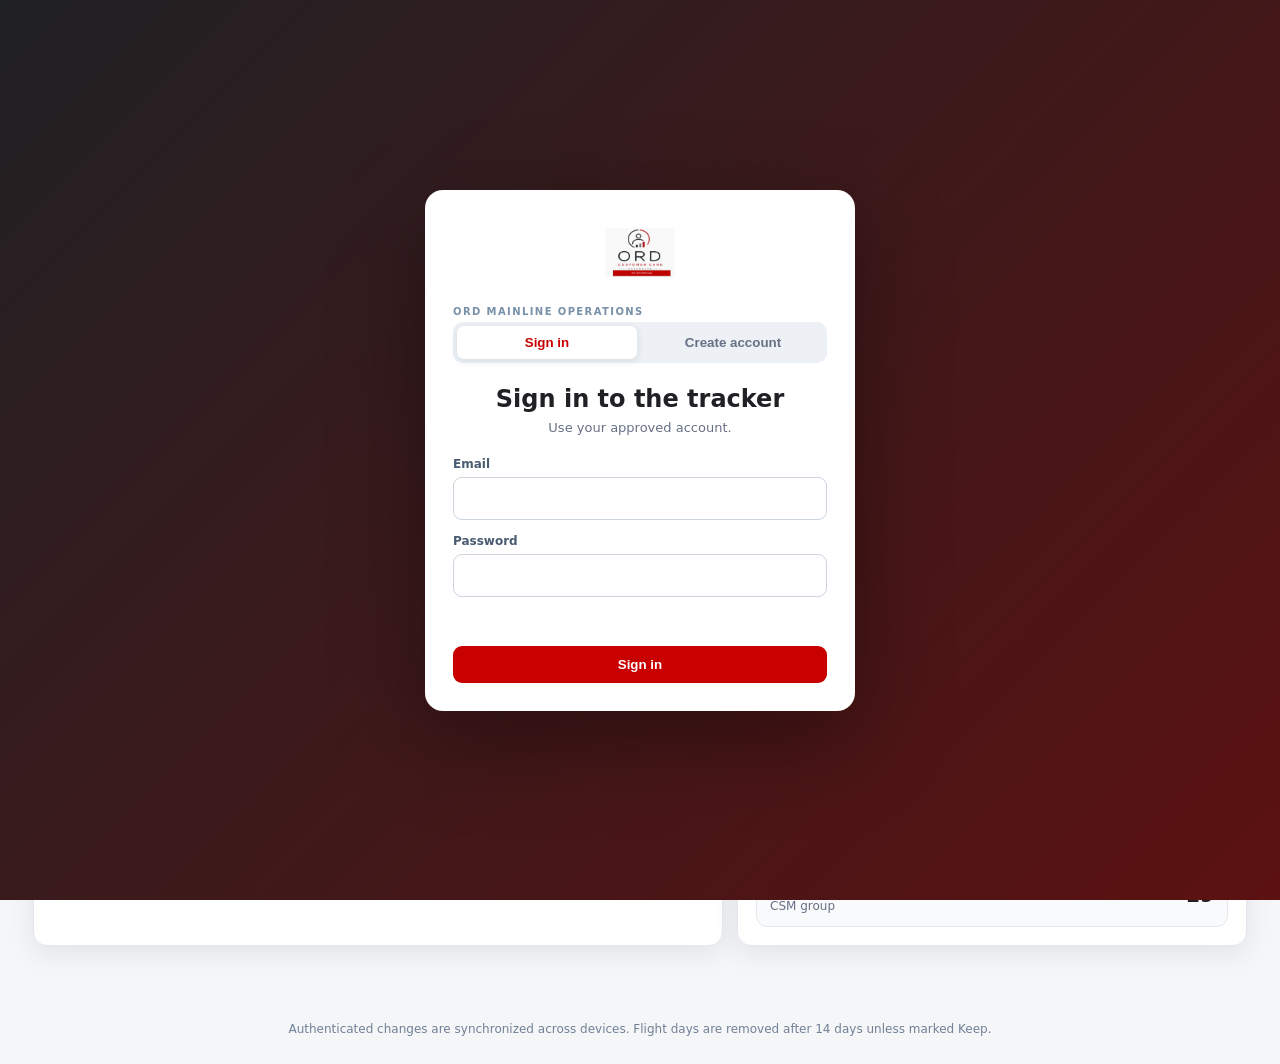
==== index.html @ a2177ed4 "Add files via upload" ====
<!doctype html>
<html lang="en">
<head>
  <meta charset="utf-8">
  <meta name="viewport" content="width=device-width,initial-scale=1">
  <meta name="description" content="Client-side ORD door opening and late door closing tracker">
  <title>ORD Door Operations Tracker</title>
  <link rel="icon" href="assets/logo.png">
  <link rel="stylesheet" href="css/styles.css">
  <link rel="stylesheet" href="css/workspace.css">
  <link rel="stylesheet" href="css/cloud.css">
  <link rel="stylesheet" href="css/integrated.css">
</head>
<body>
  <header class="site-header">
    <div class="brand-wrap"><img src="assets/logo.png" alt="American Airlines" class="logo"><div><h1>ORD Customer Care</h1><p>Operations &amp; Employee Management</p></div></div>
    <div class="header-controls">
      <label class="area-picker"><span>Workspace</span><select id="areaSelect"><option value="main">Main Dashboard</option><option value="flights">Flight Operations</option><option value="employees">Employee Management</option></select></label>
      <span class="sync-status" id="syncStatus">Connecting…</span>
      <button class="btn ghost" id="syncBtn" type="button">Refresh</button>
      <button class="btn ghost" id="signOutBtn" type="button">Sign out</button>
    </div>
  </header>
  <div class="ribbon" id="sectionRibbon">OPERATIONS OVERVIEW</div>
  <input id="reportFile" type="file" accept=".csv,.xlsx,.xls" hidden>

  <main class="container">
    <nav class="tabs" id="sectionTabs" aria-label="Workspace sections">
      <button class="tab active" data-view="mainDashboard">Combined Summary</button>
    </nav>
    <section id="mainDashboard" class="view active"></section>
    <section id="dashboard" class="view"></section>
    <section id="calendar" class="view"></section>
    <section id="flightWorkspace" class="view"></section>
    <section id="employeeSummary" class="view"></section>
    <section id="employees" class="view"></section>
    <section id="groups" class="view"></section>
  </main>

  <div class="modal" id="uploadModal" aria-hidden="true"><div class="modal-card small"><div class="modal-head"><div><span class="eyebrow">IMPORT REPORT</span><h2>Choose report date</h2></div><button class="icon-btn" data-close="uploadModal">×</button></div><form id="uploadForm" class="modal-body"><div class="field"><label for="reportDate">Flight date</label><input id="reportDate" type="date" required></div><p class="hint">The report is stored under this calendar day and automatically removed after 14 days unless you mark it Keep.</p><div class="form-actions"><button type="button" class="btn light" data-close="uploadModal">Cancel</button><button class="btn primary">Import report</button></div></form></div></div>

  <div class="modal" id="recordModal" aria-hidden="true"><div class="modal-card"><div class="modal-head"><div><span class="eyebrow">FLIGHT RECORD</span><h2 id="recordTitle">Edit flight</h2></div><button class="icon-btn" data-close="recordModal">×</button></div><form id="recordForm" class="modal-body form-grid">
    <input id="recordId" type="hidden">
    <div class="field"><label>Date *</label><input id="recordDate" type="date" required></div>
    <div class="field agent-field"><label>Agent *</label><input id="agentSearch" autocomplete="off" placeholder="Search name, email, or employee ID" required><div id="agentResults" class="agent-results"></div><input id="agentId" type="hidden"></div>
    <div class="field"><label>CSM *</label><input id="recordCsm" readonly required></div>
    <div class="field"><label>Shift *</label><select id="recordShift" required><option value="">Select shift</option><option>AM 0400-1300</option><option>PM 1300-0000</option></select></div>
    <div class="field"><label>Flight</label><input id="recordFlight"></div>
    <div class="field"><label>Gate *</label><input id="recordGate" required></div>
    <div class="field"><label>Equipment</label><input id="recordEquip" placeholder="Example: 738R or 7878"></div>
    <div class="field"><label>Flight status</label><input id="recordStatus"></div>
    <div class="field"><label>Door Opening (Mins.) *</label><input id="recordDuration" placeholder="Example: 02:15" required></div>
    <div class="field"><label>Calculated result</label><input id="recordResult" readonly></div>
    <div class="field full"><label>Reason metric not met</label><textarea id="recordReason" rows="3"></textarea></div>
    <div class="field full"><label>Corrective action</label><textarea id="recordAction" rows="3"></textarea></div>
    <div class="field full"><label>Follow-up details</label><textarea id="recordFollowUp" rows="3"></textarea></div>
    <div class="field full"><label>Pre-positioning notes</label><textarea id="recordPositioning" rows="3"></textarea></div>
    <div class="form-actions full"><button type="button" class="btn light" data-close="recordModal">Cancel</button><button class="btn primary">Save record</button></div>
  </form></div></div>

  <div class="modal" id="employeeModal" aria-hidden="true"><div class="modal-card"><div class="modal-head"><div><span class="eyebrow">EMPLOYEE PROFILE</span><h2 id="employeeTitle">Edit employee</h2></div><button class="icon-btn" data-close="employeeModal">×</button></div><form id="employeeForm" class="modal-body form-grid">
    <input id="employeeOriginalId" type="hidden">
    <div class="field"><label>First name *</label><input id="employeeFirst" required></div>
    <div class="field"><label>Last name *</label><input id="employeeLast" required></div>
    <div class="field"><label>Employee ID *</label><input id="employeeId" required></div>
    <div class="field"><label>Email</label><input id="employeeEmail" type="email"></div>
    <div class="field"><label>CSM *</label><input id="employeeCsm" list="csmDirectory" required><datalist id="csmDirectory"></datalist></div>
    <div class="field"><label>CSC Qualified</label><select id="employeeCsc"><option value="">Not listed</option><option>Yes</option><option>No</option></select></div>
    <div class="field"><label>Ante/Post</label><select id="employeeAnte"><option value="">Not listed</option><option>Ante</option><option>Post</option></select></div>
    <div class="field"><label>Anniversary</label><input id="employeeAnniversary" type="date"></div>
    <div class="field full"><label>Notes</label><textarea id="employeeNotes" rows="4"></textarea></div>
    <div class="form-actions full"><button type="button" class="btn danger" id="deleteEmployeeBtn">Delete</button><button type="button" class="btn light" data-close="employeeModal">Cancel</button><button class="btn primary">Save employee</button></div>
  </form></div></div>

  <div class="toast" id="toast" role="status"></div>
  <div class="auth-gate show" id="authGate">
    <div class="auth-card">
      <img src="assets/logo.png" alt="American Airlines">
      <span class="eyebrow">ORD MAINLINE OPERATIONS</span>
      <div class="auth-modes"><button class="auth-mode active" id="loginModeBtn" type="button">Sign in</button><button class="auth-mode" id="signupModeBtn" type="button">Create account</button></div>
      <form id="loginForm">
        <h2>Sign in to the tracker</h2>
        <p>Use your approved account.</p>
        <div class="field"><label>Email</label><input id="loginEmail" type="email" autocomplete="username" required></div>
        <div class="field"><label>Password</label><input id="loginPassword" type="password" autocomplete="current-password" required></div>
        <div class="auth-error" id="loginError"></div>
        <button class="btn primary" type="submit">Sign in</button>
      </form>
      <form id="signupForm" hidden>
        <h2>Create your account</h2>
        <p>Registration requires a verified <b>@aa.com</b> email address.</p>
        <div class="field"><label>American Airlines email</label><input id="signupEmail" type="email" autocomplete="email" placeholder="name@aa.com" required></div>
        <div class="field"><label>Password</label><input id="signupPassword" type="password" autocomplete="new-password" minlength="8" required></div>
        <div class="field"><label>Confirm password</label><input id="signupConfirm" type="password" autocomplete="new-password" minlength="8" required></div>
        <div class="auth-error" id="signupError"></div>
        <div class="auth-success" id="signupSuccess"></div>
        <button class="btn primary" type="submit">Create account</button>
      </form>
    </div>
  </div>
  <footer>Authenticated changes are synchronized across devices. Flight days are removed after 14 days unless marked Keep.</footer>
  <script src="vendor/papaparse.min.js"></script>
  <script src="vendor/xlsx.full.min.js"></script>
  <script src="js/cloud.js"></script>
  <script src="js/app.js"></script>
</body>
</html>
---- css/styles.css ----
:root{--navy:#071d35;--blue:#194f80;--red:#c8102e;--gold:#f2a900;--ink:#17263a;--muted:#66758a;--line:#dce3ea;--bg:#f3f5f7;--soft:#f8fafc;--green:#147a4b;--shadow:0 10px 30px rgba(15,35,58,.09)}*{box-sizing:border-box}body{margin:0;background:var(--bg);color:var(--ink);font-family:Inter,ui-sans-serif,system-ui,-apple-system,"Segoe UI",Arial,sans-serif}.topbar{background:linear-gradient(118deg,#07192e,#123d64);color:white;display:flex;align-items:center;justify-content:space-between;padding:24px max(22px,calc((100vw - 1420px)/2));gap:20px}.brand{display:flex;gap:16px;align-items:center}.brand img{width:64px;height:64px;object-fit:contain;background:white;border-radius:12px;padding:6px}.brand h1,.brand p{margin:0}.brand h1{font-size:clamp(1.6rem,3vw,2.5rem);letter-spacing:-.035em}.brand p{color:#bfd0df;margin-top:4px}.eyebrow{font-size:10px;letter-spacing:.14em;font-weight:900;color:#7890a8;display:block;margin-bottom:5px}.topbar .eyebrow{color:#8ec5ec}.header-actions,.form-actions{display:flex;gap:9px;flex-wrap:wrap}.btn{border:0;border-radius:9px;padding:11px 15px;font-weight:850;cursor:pointer}.btn.primary{background:var(--gold);color:#152238}.btn.secondary{background:var(--navy);color:white}.btn.light{background:white;color:#344054;border:1px solid var(--line)}.btn.danger{background:#fff0f1;color:#9f172b}.file-btn{display:inline-block}.shell{max-width:1420px;margin:auto;padding:20px}.tabs{display:flex;gap:7px;flex-wrap:wrap;margin-bottom:16px}.tab{border:1px solid var(--line);background:white;color:var(--muted);border-radius:9px;padding:10px 15px;font-weight:850;cursor:pointer}.tab.active{background:var(--red);border-color:var(--red);color:white}.view{display:none}.view.active{display:block}.grid{display:grid;gap:14px}.metrics{grid-template-columns:repeat(4,1fr);margin-bottom:16px}.metric,.card{background:white;border:1px solid var(--line);border-radius:14px;box-shadow:var(--shadow)}.metric{padding:18px}.metric span{color:var(--muted);font-size:11px;text-transform:uppercase;font-weight:850}.metric strong{display:block;font-size:30px;margin-top:2px}.card{padding:18px;margin-bottom:16px}.card-head{display:flex;align-items:center;justify-content:space-between;gap:15px;margin-bottom:14px}.card h2,.card p{margin:0}.card p{color:var(--muted);font-size:13px;margin-top:4px}.table-wrap{overflow:auto}.table{width:100%;border-collapse:collapse}.table th,.table td{text-align:left;padding:11px 12px;border-bottom:1px solid #e8edf2;white-space:nowrap;font-size:13px}.table th{font-size:10px;letter-spacing:.06em;text-transform:uppercase;color:#718096;background:#f8fafc}.pill{display:inline-block;padding:5px 9px;border-radius:99px;font-size:11px;font-weight:900;background:#edf1f5}.pill.yes{background:#def5e9;color:#12603b}.pill.no{background:#ffe4e6;color:#9f172b}.pill.info{background:#e6f1fb;color:#14517f}.empty{text-align:center;padding:55px 18px;border:1px dashed #cbd5df;border-radius:12px;color:var(--muted)}.calendar-layout{display:grid;grid-template-columns:minmax(0,1fr) 360px;gap:16px}.calendar-card{padding:22px}.calendar-head{display:flex;justify-content:space-between;align-items:center;margin-bottom:18px}.calendar-title{text-transform:uppercase;letter-spacing:.22em;font-size:20px;font-weight:800}.calendar-controls{display:flex;gap:6px}.calendar-controls button{border:1px solid var(--line);background:white;border-radius:7px;padding:7px 10px;cursor:pointer}.weekdays,.calendar-grid{display:grid;grid-template-columns:repeat(7,1fr)}.weekdays div{text-align:center;text-transform:uppercase;font-size:9px;font-weight:900;color:#7c8796;padding:8px}.day{min-height:94px;border-top:1px solid var(--line);border-left:1px solid var(--line);padding:7px;background:white;cursor:pointer}.day:nth-child(7n){border-right:1px solid var(--line)}.day:nth-last-child(-n+7){border-bottom:1px solid var(--line)}.day.muted{color:#bbc3cc;background:#fafbfc}.day.today .day-num{background:var(--red);color:white}.day.selected{outline:3px solid #3c6dd8;outline-offset:-3px}.day-num{width:25px;height:25px;display:grid;place-items:center;border-radius:50%;font-size:11px}.day-event{margin-top:7px;background:#e7f1fa;color:#14517f;border-radius:5px;padding:5px;font-size:10px;font-weight:850}.day-event.late{background:#ffe4e6;color:#9f172b}.day-panel h3{margin:0}.day-panel .date-label{color:var(--muted);font-size:12px;margin:4px 0 15px}.day-panel .summary-item{padding:11px 0;border-bottom:1px solid var(--line)}.day-panel .summary-item b{display:block}.day-panel .summary-item span{font-size:12px;color:var(--muted)}.filters{display:flex;gap:9px;flex-wrap:wrap;margin-bottom:13px}.search{flex:1;min-width:230px}.search input,.field input,.field select,.field textarea,.filters select{width:100%;border:1px solid #cdd6df;border-radius:9px;padding:11px 12px;background:white;font:inherit}.employee-row{display:grid;grid-template-columns:1.5fr .8fr .8fr;gap:14px;padding:13px;border:1px solid var(--line);border-radius:11px;margin-top:9px}.employee-name{font-weight:900}.hint{font-size:12px;color:var(--muted);line-height:1.5}.modal{position:fixed;inset:0;background:rgba(4,16,28,.58);display:none;align-items:center;justify-content:center;padding:18px;z-index:40}.modal.show{display:flex}.modal-card{width:min(880px,100%);max-height:94vh;overflow:auto;background:white;border-radius:16px;box-shadow:0 24px 80px rgba(0,0,0,.3)}.modal-card.small{width:min(480px,100%)}.modal-head{position:sticky;top:0;z-index:3;background:white;display:flex;justify-content:space-between;align-items:center;border-bottom:1px solid var(--line);padding:17px 20px}.modal-head h2{margin:0}.icon-btn{border:0;background:#eef1f4;border-radius:8px;font-size:22px;padding:4px 10px;cursor:pointer}.modal-body{padding:20px}.form-grid{display:grid;grid-template-columns:1fr 1fr;gap:14px}.field label{display:block;font-size:12px;font-weight:850;color:#495b70;margin-bottom:6px}.field textarea{resize:vertical}.full{grid-column:1/-1}.form-actions{justify-content:flex-end}.agent-field{position:relative}.agent-results{position:absolute;top:68px;left:0;right:0;background:white;border:1px solid var(--line);box-shadow:var(--shadow);border-radius:9px;z-index:8;max-height:230px;overflow:auto;display:none}.agent-results.show{display:block}.agent-option{padding:10px 12px;border-bottom:1px solid var(--line);cursor:pointer}.agent-option:hover{background:#f1f6fa}.agent-option b{display:block}.agent-option small{color:var(--muted)}.toast{position:fixed;right:18px;bottom:18px;background:var(--navy);color:white;border-radius:9px;padding:12px 15px;opacity:0;transform:translateY(8px);transition:.2s;z-index:90;pointer-events:none}.toast.show{opacity:1;transform:none}footer{text-align:center;color:#718096;font-size:12px;padding:10px 20px 28px}@media(max-width:900px){.metrics{grid-template-columns:1fr 1fr}.calendar-layout{grid-template-columns:1fr}.topbar{align-items:flex-start;flex-direction:column}.day{min-height:72px}.calendar-title{font-size:16px}}@media(max-width:600px){.shell{padding:11px}.form-grid,.employee-row{grid-template-columns:1fr}.full{grid-column:auto}.day{min-height:55px;padding:3px}.day-event{font-size:0;padding:3px;height:7px}.metrics{gap:8px}.metric{padding:13px}.metric strong{font-size:23px}.brand img{width:50px;height:50px}}
---- css/workspace.css ----
.employee-row{grid-template-columns:1.5fr .8fr .8fr auto;align-items:center}
.workspace-head{display:flex;align-items:end;justify-content:space-between;gap:15px;margin:4px 2px 16px}
.workspace-head h2,.workspace-head p{margin:0}
.workspace-head p{color:var(--muted);font-size:13px;margin-top:4px}
.subtabs{display:flex;gap:8px;margin-bottom:12px}
.subtab{border:1px solid var(--line);background:#fff;border-radius:10px;padding:11px 15px;font-weight:850;color:var(--muted);cursor:pointer}
.subtab span{display:inline-grid;place-items:center;min-width:22px;height:22px;margin-left:6px;border-radius:99px;background:#edf1f5;font-size:11px}
.subtab.active{background:var(--navy);color:#fff;border-color:var(--navy)}
.subtab.active span{background:#ffffff24}
@media(max-width:600px){.employee-row{grid-template-columns:1fr}.workspace-head{align-items:flex-start;flex-direction:column}.subtabs{overflow:auto}}
---- css/cloud.css ----
.sync-status{align-self:center;font-size:12px;font-weight:800;color:#c7d6e4;min-width:76px;text-align:center}
.sync-status.error{color:#ffb7bf}.sync-status.saved{color:#9fe2bd}
.auth-gate{position:fixed;inset:0;z-index:200;background:linear-gradient(135deg,#06182d,#174d7b);display:none;align-items:center;justify-content:center;padding:20px}
.auth-gate.show{display:flex}.auth-card{width:min(430px,100%);background:#fff;border-radius:18px;padding:28px;box-shadow:0 28px 90px rgba(0,0,0,.35)}
.auth-card img{display:block;width:70px;height:70px;object-fit:contain;margin:0 auto 18px}.auth-card h2,.auth-card p{text-align:center;margin:0}.auth-card p{color:var(--muted);font-size:13px;margin:7px 0 22px}.auth-card .field{margin-bottom:14px}.auth-card .btn{width:100%;margin-top:7px}.auth-error{min-height:20px;color:#a7192d;font-size:12px;margin:3px 0 8px}
.auth-modes{display:grid;grid-template-columns:1fr 1fr;gap:6px;background:#edf1f5;border-radius:10px;padding:4px;margin:0 0 22px}.auth-mode{border:0;background:transparent;color:var(--muted);border-radius:7px;padding:9px;font-weight:850;cursor:pointer}.auth-mode.active{background:#fff;color:var(--navy);box-shadow:0 2px 8px rgba(15,35,58,.1)}.auth-success{min-height:20px;color:var(--green);font-size:12px;margin:3px 0 8px;line-height:1.45}
@media(max-width:900px){.header-actions{width:100%}.sync-status{order:5;width:100%;text-align:left}}
---- css/integrated.css ----
:root{--red:#c90000;--red-dark:#a90000;--ink:#202124;--muted:#667085;--line:#e4e7ec;--bg:#f4f6f8;--white:#fff;--soft:#f9fafb;--green:#16794a;--amber:#9a4d00;--shadow:0 8px 28px rgba(16,24,40,.08);--navy:#202124;--gold:#c90000}
html{scroll-behavior:smooth}
body{background:var(--bg);color:var(--ink)}
.site-header{background:#fff;display:flex;align-items:center;justify-content:space-between;gap:20px;padding:15px max(22px,calc((100vw - 1250px)/2));border-bottom:1px solid var(--line)}
.brand-wrap{display:flex;align-items:center;gap:15px}.logo{width:70px;height:70px;object-fit:contain}.brand-wrap h1{margin:0;font-size:23px}.brand-wrap p{margin:3px 0 0;color:var(--muted);font-size:13px}
.header-controls{display:flex;align-items:center;justify-content:flex-end;gap:9px;flex-wrap:wrap}.area-picker{display:flex;align-items:center;gap:9px}.area-picker span{font-size:10px;color:var(--muted);font-weight:900;letter-spacing:.07em;text-transform:uppercase}.area-picker select{min-width:205px;padding:10px 34px 10px 12px;border:1px solid #d0d5dd;border-radius:10px;background:#fff;font:inherit;font-weight:800;color:var(--ink)}
.ribbon{background:var(--red);color:#fff;text-align:center;padding:10px;font-weight:800;letter-spacing:.05em}.container{max-width:1250px;margin:auto;padding:20px 18px 50px}
.tabs{display:flex;gap:8px;flex-wrap:wrap;margin-bottom:16px}.tab{border:1px solid var(--line);background:#fff;color:var(--muted);padding:10px 15px;border-radius:10px;font-weight:800;cursor:pointer}.tab.active{background:var(--red);border-color:var(--red);color:#fff}
.metric,.card{border-color:var(--line);box-shadow:var(--shadow)}.metric{border-radius:14px}.metric span{color:#98a2b3}.metric strong{font-weight:900}.btn{font-weight:800}.btn.primary{background:var(--red);color:#fff}.btn.primary:hover{background:var(--red-dark)}.btn.secondary{background:var(--ink);color:#fff}.btn.light,.btn.ghost{background:#fff;color:#344054;border:1px solid var(--line)}
.sync-status{color:var(--muted);min-width:auto}.sync-status.error{color:#a90000}.sync-status.saved{color:var(--green)}
.section-heading{display:flex;align-items:flex-end;justify-content:space-between;gap:18px;margin:2px 2px 16px}.section-heading h2{margin:0;font-size:25px}.section-heading p{margin:4px 0 0;color:var(--muted);font-size:13px}.section-actions{display:flex;gap:8px;flex-wrap:wrap}
.summary-grid{grid-template-columns:1.15fr .85fr}.section-title{margin:0 0 4px;font-size:20px}.section-subtitle{margin:0;color:var(--muted);font-size:13px}.bar-row{display:grid;grid-template-columns:150px 1fr 45px;gap:10px;align-items:center;margin:10px 0}.bar-row b{white-space:nowrap;overflow:hidden;text-overflow:ellipsis}.bar{height:10px;background:#eef0f2;border-radius:99px;overflow:hidden}.bar i{display:block;height:100%;background:var(--red);border-radius:99px}.pills{display:flex;gap:7px;flex-wrap:wrap}.pill.good{background:#e8f6ef;color:var(--green)}.pill.warn{background:#fff7ed;color:var(--amber)}
.quick-list{display:grid;gap:9px;margin-top:15px}.quick-row{display:flex;align-items:center;justify-content:space-between;gap:14px;padding:12px 13px;border:1px solid var(--line);background:var(--soft);border-radius:11px}.quick-row b{display:block}.quick-row span{color:var(--muted);font-size:12px}.quick-row strong{font-size:20px}
.row-actions,.day-actions{display:flex;align-items:center;gap:7px;flex-wrap:wrap}.row-actions .btn{padding:7px 10px;font-size:12px}.day-actions{margin-top:15px}.day-event.keep{background:#e8f6ef;color:var(--green)}
.group-grid{grid-template-columns:repeat(3,1fr)}.group-card{background:#fff;border:1px solid var(--line);border-radius:14px;padding:16px}.group-card h3{margin:0 0 3px}.group-count{font-size:28px;font-weight:900}.employee-row{grid-template-columns:1.7fr .8fr .9fr auto}.toolbar{display:flex;gap:10px;align-items:center;flex-wrap:wrap}.stats{display:flex;justify-content:space-between;color:var(--muted);font-size:13px;margin:12px 2px}.modebar{display:flex;gap:7px;flex-wrap:wrap;margin-top:12px}.mode{border:1px solid var(--line);background:#fff;color:var(--muted);padding:9px 13px;border-radius:9px;font-weight:800;cursor:pointer}.mode.active{background:var(--ink);border-color:var(--ink);color:#fff}
.calendar-title{color:var(--ink)}.day.selected{outline-color:var(--red)}.subtab.active{background:var(--ink);border-color:var(--ink)}
.auth-gate{background:linear-gradient(135deg,#202124,#5c1111)}.auth-mode.active{color:var(--red)}
@media(max-width:900px){.site-header{align-items:flex-start;flex-direction:column}.header-controls{justify-content:flex-start;width:100%}.summary-grid{grid-template-columns:1fr}.group-grid{grid-template-columns:repeat(2,1fr)}.section-heading{align-items:flex-start;flex-direction:column}.sync-status{order:0;width:auto;text-align:left}}
@media(max-width:600px){.container{padding-left:10px;padding-right:10px}.area-picker{width:100%;align-items:flex-start;flex-direction:column}.area-picker select{width:100%}.header-controls .btn{flex:1}.group-grid{grid-template-columns:1fr}.bar-row{grid-template-columns:105px 1fr 30px}.stats{align-items:flex-start;flex-direction:column}.section-actions{width:100%}.section-actions .btn,.section-actions label{flex:1;text-align:center}}
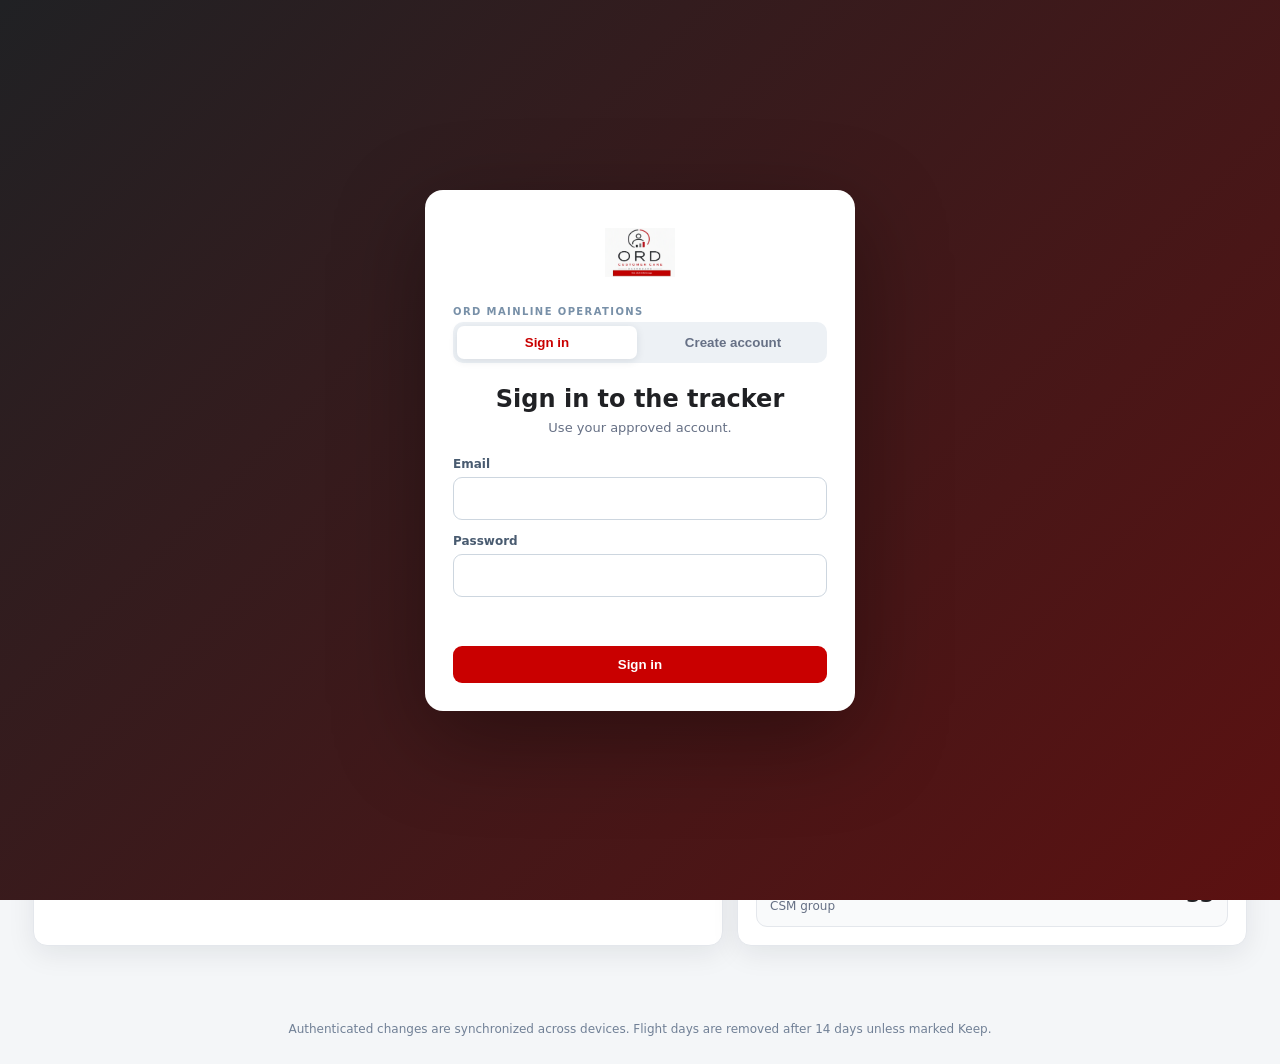
==== commit da71344e: "Add files via upload" ====
--- a/index.html
+++ b/index.html
@@ -15,7 +15,7 @@
   <header class="site-header">
     <div class="brand-wrap"><img src="assets/logo.png" alt="American Airlines" class="logo"><div><h1>ORD Customer Care</h1><p>Operations &amp; Employee Management</p></div></div>
     <div class="header-controls">
-      <label class="area-picker"><span>Workspace</span><select id="areaSelect"><option value="main">Main Dashboard</option><option value="flights">Flight Operations</option><option value="employees">Employee Management</option></select></label>
+      <label class="area-picker"><span>Workspace</span><select id="areaSelect"><option value="main">Main Dashboard</option><option value="flights">Door Intelligence</option><option value="employees">Employee Management</option></select></label>
       <span class="sync-status" id="syncStatus">Connecting…</span>
       <button class="btn ghost" id="syncBtn" type="button">Refresh</button>
       <button class="btn ghost" id="signOutBtn" type="button">Sign out</button>
@@ -69,6 +69,21 @@
     <div class="field"><label>Ante/Post</label><select id="employeeAnte"><option value="">Not listed</option><option>Ante</option><option>Post</option></select></div>
     <div class="field"><label>Anniversary</label><input id="employeeAnniversary" type="date"></div>
     <div class="field full"><label>Notes</label><textarea id="employeeNotes" rows="4"></textarea></div>
+    <div class="field"><label for="employeeNewHire">New Hire</label><select id="employeeNewHire"><option>No</option><option>Yes</option></select></div>
+    <div class="field" id="probationExpiryField" hidden><label for="employeeProbationExpiry">Probation Expiry</label><input id="employeeProbationExpiry" type="date"></div>
+    <fieldset class="full uniform-section"><legend>Uniform Conversation Tracker</legend><p class="hint">Save changes with the employee profile. Leave unused fields blank.</p><div class="form-grid">
+      <div class="field"><label for="uniformType">Uniform Conversation Type</label><select id="uniformType"><option value="">Select type</option><option>Appearance</option><option>Missing Item</option><option>Incorrect Uniform</option><option>Grooming</option><option>Other</option></select></div>
+      <div class="field"><label for="uniformWorkArea">Work Area</label><select id="uniformWorkArea"><option value="">Select work area</option><option>Lobby</option><option>T5</option><option>Gates</option></select></div>
+      <div class="field"><label for="uniformVerbalIssued">Verbal Issued</label><select id="uniformVerbalIssued"><option value="">Not listed</option><option>Yes</option><option>No</option></select></div>
+      <div class="field"><label for="uniformVerbalDate">Verbal Date</label><input id="uniformVerbalDate" type="date"></div>
+      <div class="field"><label for="uniformDocumentedIssued">Documented Issued</label><select id="uniformDocumentedIssued"><option value="">Not listed</option><option>Yes</option><option>No</option></select></div>
+      <div class="field"><label for="uniformDocumentedDate">Documented Date</label><input id="uniformDocumentedDate" type="date"></div>
+      <div class="field"><label for="uniformEcrNumber">ECR #</label><select id="uniformEcrNumber"><option value="">Select ECR #</option><option>1</option><option>2</option><option>3</option><option>4</option><option>5</option><option>6</option><option>7</option><option>8</option><option>9</option></select></div>
+      <div class="field"><label for="uniformEcrDate">ECR Date Issued</label><input id="uniformEcrDate" type="date"></div>
+      <div class="field"><label for="uniformFollowUpDate">Follow-Up Date</label><input id="uniformFollowUpDate" type="date"></div>
+      <div class="field"><label for="uniformStatus">Status</label><select id="uniformStatus"><option value="">Select status</option><option>Open</option><option>Pending Follow-Up</option><option>Resolved</option></select></div>
+      <div class="field full"><label for="uniformNotes">Notes</label><textarea id="uniformNotes" rows="4"></textarea></div>
+    </div></fieldset>
     <div class="form-actions full"><button type="button" class="btn danger" id="deleteEmployeeBtn">Delete</button><button type="button" class="btn light" data-close="employeeModal">Cancel</button><button class="btn primary">Save employee</button></div>
   </form></div></div>
 
@@ -102,6 +117,7 @@
   <script src="vendor/papaparse.min.js"></script>
   <script src="vendor/xlsx.full.min.js"></script>
   <script src="js/cloud.js"></script>
+  <script src="js/employee-enhancements.js"></script>
   <script src="js/app.js"></script>
 </body>
 </html>
--- a/css/integrated.css
+++ b/css/integrated.css
@@ -1,5 +1,6 @@
 :root{--red:#c90000;--red-dark:#a90000;--ink:#202124;--muted:#667085;--line:#e4e7ec;--bg:#f4f6f8;--white:#fff;--soft:#f9fafb;--green:#16794a;--amber:#9a4d00;--shadow:0 8px 28px rgba(16,24,40,.08);--navy:#202124;--gold:#c90000}
 html{scroll-behavior:smooth}
+[hidden]{display:none!important}.uniform-section{min-width:0;border:1px solid var(--line);border-radius:12px;padding:16px;margin:8px 0}.uniform-section legend{padding:0 8px;font-weight:850;font-size:18px}.uniform-section>p{margin:0 0 14px}
 body{background:var(--bg);color:var(--ink)}
 .site-header{background:#fff;display:flex;align-items:center;justify-content:space-between;gap:20px;padding:15px max(22px,calc((100vw - 1250px)/2));border-bottom:1px solid var(--line)}
 .brand-wrap{display:flex;align-items:center;gap:15px}.logo{width:70px;height:70px;object-fit:contain}.brand-wrap h1{margin:0;font-size:23px}.brand-wrap p{margin:3px 0 0;color:var(--muted);font-size:13px}
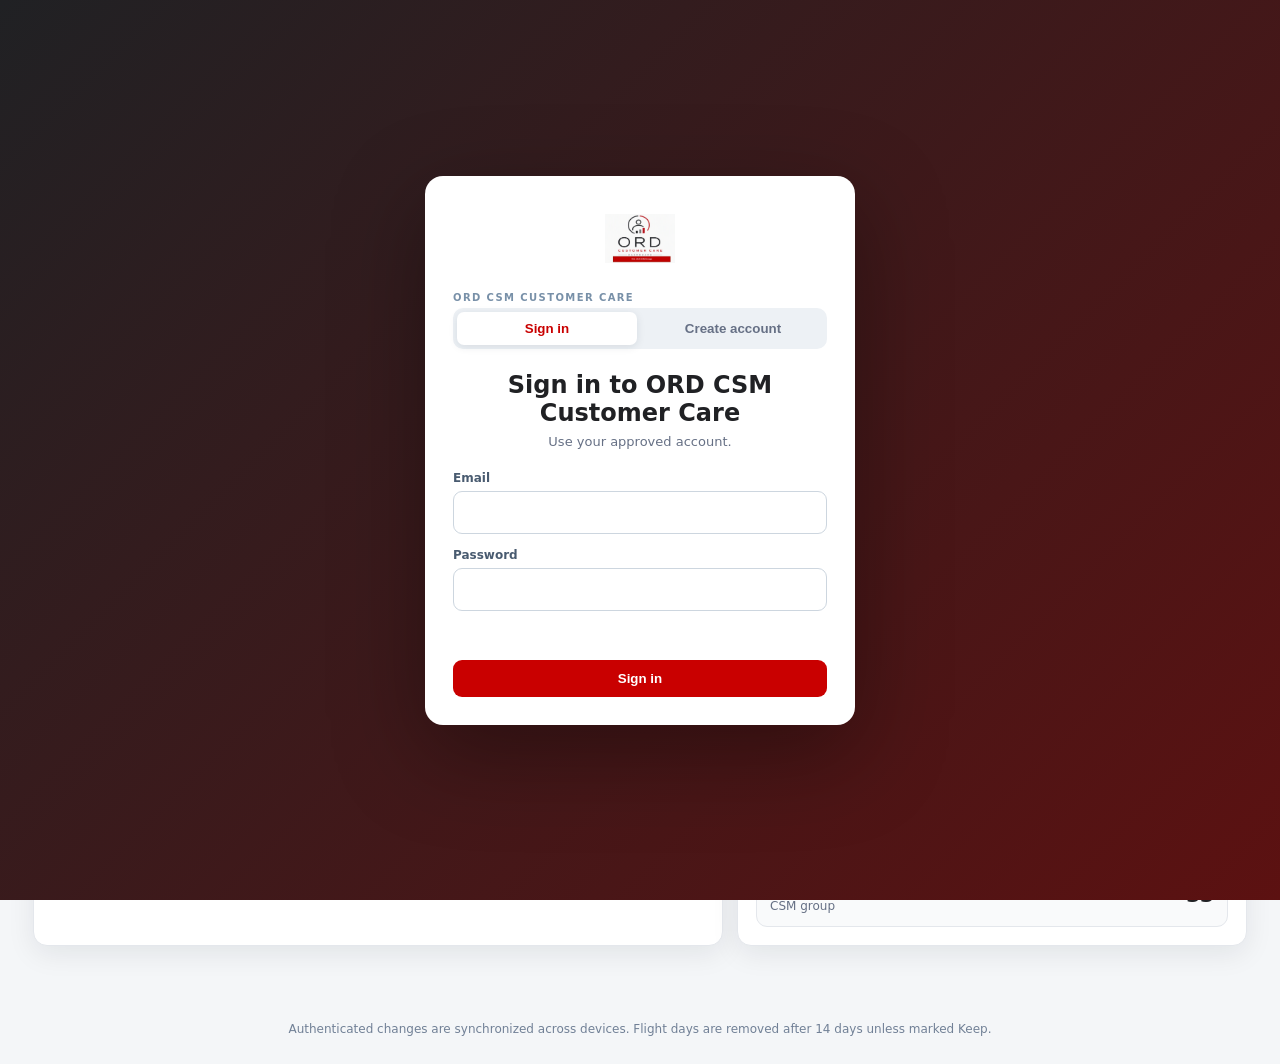
==== commit aacdf25c: "Add files via upload" ====
--- a/index.html
+++ b/index.html
@@ -4,7 +4,7 @@
   <meta charset="utf-8">
   <meta name="viewport" content="width=device-width,initial-scale=1">
   <meta name="description" content="Client-side ORD door opening and late door closing tracker">
-  <title>ORD Door Operations Tracker</title>
+  <title>ORD CSM Customer Care</title>
   <link rel="icon" href="assets/logo.png">
   <link rel="stylesheet" href="css/styles.css">
   <link rel="stylesheet" href="css/workspace.css">
@@ -13,7 +13,7 @@
 </head>
 <body>
   <header class="site-header">
-    <div class="brand-wrap"><img src="assets/logo.png" alt="American Airlines" class="logo"><div><h1>ORD Customer Care</h1><p>Operations &amp; Employee Management</p></div></div>
+    <div class="brand-wrap"><img src="assets/logo.png" alt="American Airlines" class="logo"><div><h1>ORD CSM Customer Care</h1><p>Operations &amp; Employee Management</p></div></div>
     <div class="header-controls">
       <label class="area-picker"><span>Workspace</span><select id="areaSelect"><option value="main">Main Dashboard</option><option value="flights">Door Intelligence</option><option value="employees">Employee Management</option></select></label>
       <span class="sync-status" id="syncStatus">Connecting…</span>
@@ -91,10 +91,10 @@
   <div class="auth-gate show" id="authGate">
     <div class="auth-card">
       <img src="assets/logo.png" alt="American Airlines">
-      <span class="eyebrow">ORD MAINLINE OPERATIONS</span>
+      <span class="eyebrow">ORD CSM CUSTOMER CARE</span>
       <div class="auth-modes"><button class="auth-mode active" id="loginModeBtn" type="button">Sign in</button><button class="auth-mode" id="signupModeBtn" type="button">Create account</button></div>
       <form id="loginForm">
-        <h2>Sign in to the tracker</h2>
+        <h2>Sign in to ORD CSM Customer Care</h2>
         <p>Use your approved account.</p>
         <div class="field"><label>Email</label><input id="loginEmail" type="email" autocomplete="username" required></div>
         <div class="field"><label>Password</label><input id="loginPassword" type="password" autocomplete="current-password" required></div>
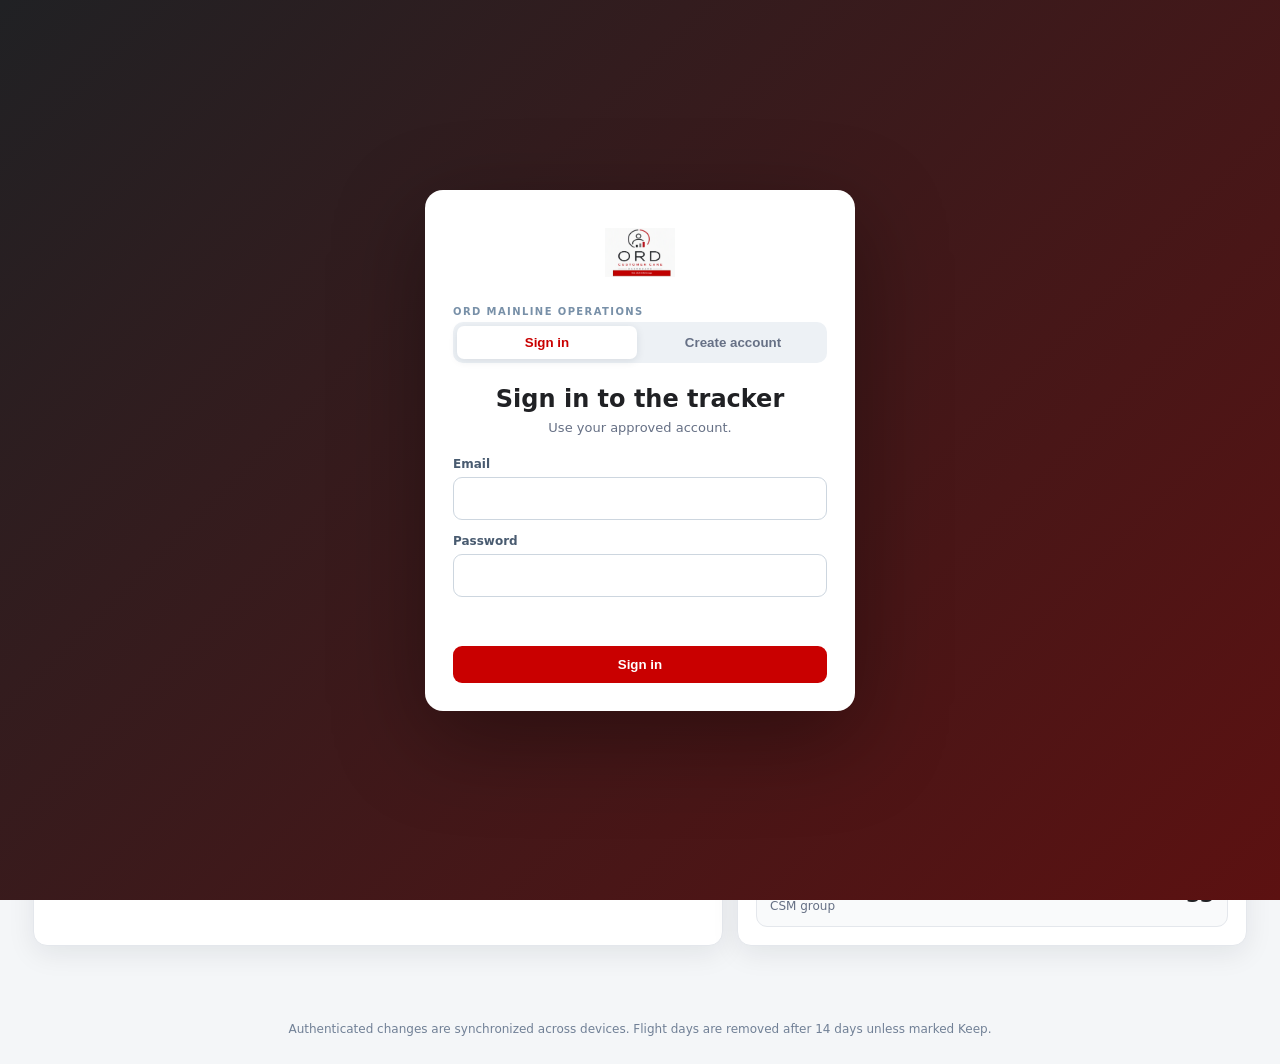
==== commit eb830f1a: "Add files via upload" ====
--- a/index.html
+++ b/index.html
@@ -4,7 +4,7 @@
   <meta charset="utf-8">
   <meta name="viewport" content="width=device-width,initial-scale=1">
   <meta name="description" content="Client-side ORD door opening and late door closing tracker">
-  <title>ORD CSM Customer Care</title>
+  <title>ORD Door Operations Tracker</title>
   <link rel="icon" href="assets/logo.png">
   <link rel="stylesheet" href="css/styles.css">
   <link rel="stylesheet" href="css/workspace.css">
@@ -13,7 +13,7 @@
 </head>
 <body>
   <header class="site-header">
-    <div class="brand-wrap"><img src="assets/logo.png" alt="American Airlines" class="logo"><div><h1>ORD CSM Customer Care</h1><p>Operations &amp; Employee Management</p></div></div>
+    <div class="brand-wrap"><img src="assets/logo.png" alt="American Airlines" class="logo"><div><h1>ORD Customer Care</h1><p>Operations &amp; Employee Management</p></div></div>
     <div class="header-controls">
       <label class="area-picker"><span>Workspace</span><select id="areaSelect"><option value="main">Main Dashboard</option><option value="flights">Door Intelligence</option><option value="employees">Employee Management</option></select></label>
       <span class="sync-status" id="syncStatus">Connecting…</span>
@@ -91,10 +91,10 @@
   <div class="auth-gate show" id="authGate">
     <div class="auth-card">
       <img src="assets/logo.png" alt="American Airlines">
-      <span class="eyebrow">ORD CSM CUSTOMER CARE</span>
+      <span class="eyebrow">ORD MAINLINE OPERATIONS</span>
       <div class="auth-modes"><button class="auth-mode active" id="loginModeBtn" type="button">Sign in</button><button class="auth-mode" id="signupModeBtn" type="button">Create account</button></div>
       <form id="loginForm">
-        <h2>Sign in to ORD CSM Customer Care</h2>
+        <h2>Sign in to the tracker</h2>
         <p>Use your approved account.</p>
         <div class="field"><label>Email</label><input id="loginEmail" type="email" autocomplete="username" required></div>
         <div class="field"><label>Password</label><input id="loginPassword" type="password" autocomplete="current-password" required></div>
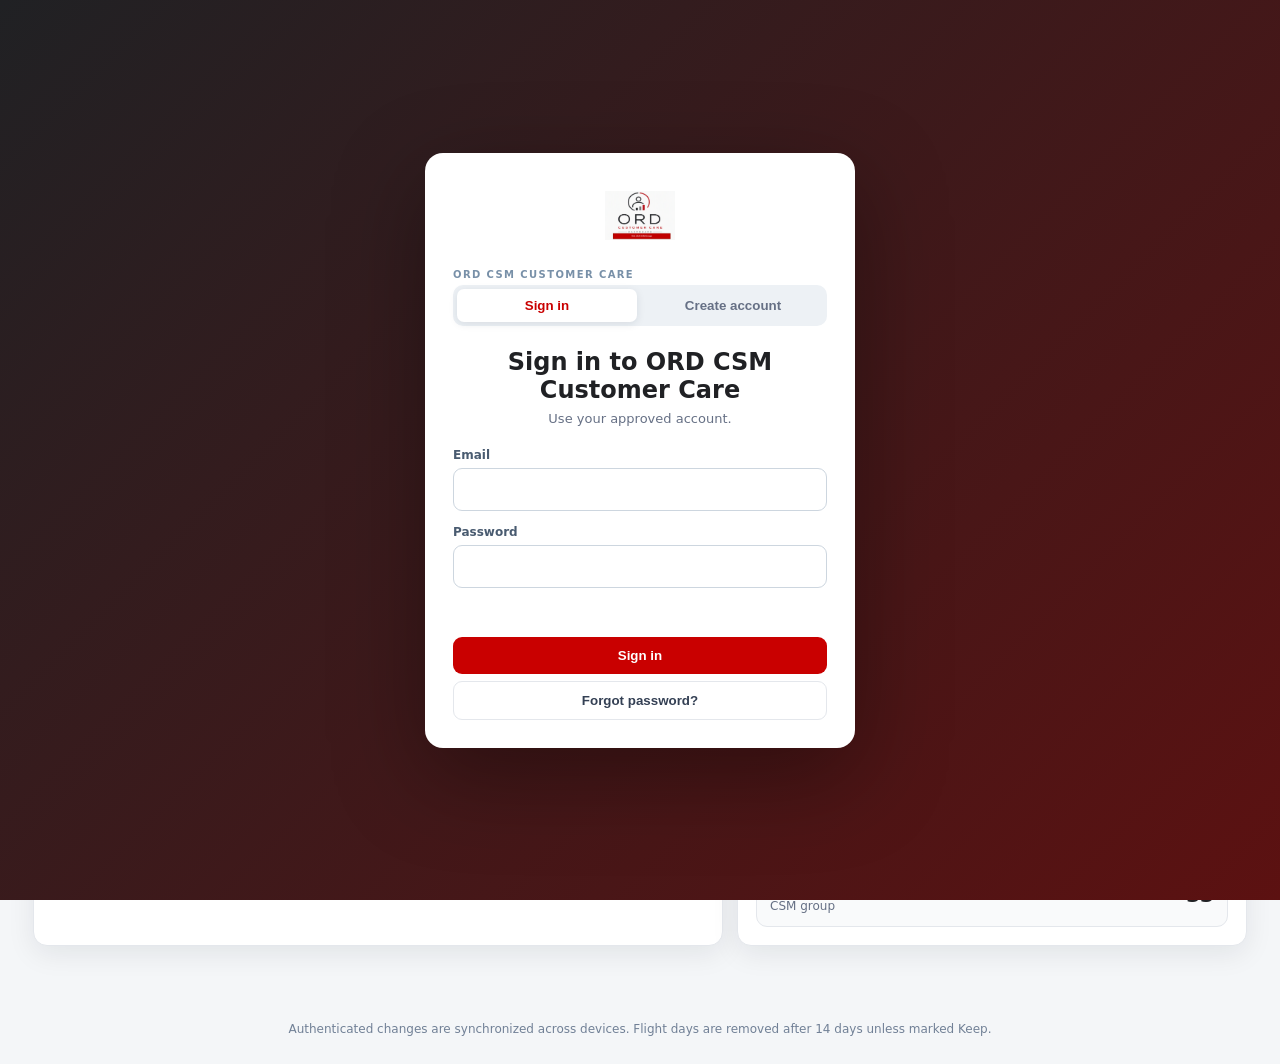
==== commit b442a07c: "Add files via upload" ====
--- a/index.html
+++ b/index.html
@@ -4,7 +4,7 @@
   <meta charset="utf-8">
   <meta name="viewport" content="width=device-width,initial-scale=1">
   <meta name="description" content="Client-side ORD door opening and late door closing tracker">
-  <title>ORD Door Operations Tracker</title>
+  <title>ORD CSM Customer Care</title>
   <link rel="icon" href="assets/logo.png">
   <link rel="stylesheet" href="css/styles.css">
   <link rel="stylesheet" href="css/workspace.css">
@@ -13,7 +13,7 @@
 </head>
 <body>
   <header class="site-header">
-    <div class="brand-wrap"><img src="assets/logo.png" alt="American Airlines" class="logo"><div><h1>ORD Customer Care</h1><p>Operations &amp; Employee Management</p></div></div>
+    <div class="brand-wrap"><img src="assets/logo.png" alt="American Airlines" class="logo"><div><h1>ORD CSM Customer Care</h1><p>Operations &amp; Employee Management</p></div></div>
     <div class="header-controls">
       <label class="area-picker"><span>Workspace</span><select id="areaSelect"><option value="main">Main Dashboard</option><option value="flights">Door Intelligence</option><option value="employees">Employee Management</option></select></label>
       <span class="sync-status" id="syncStatus">Connecting…</span>
@@ -91,15 +91,33 @@
   <div class="auth-gate show" id="authGate">
     <div class="auth-card">
       <img src="assets/logo.png" alt="American Airlines">
-      <span class="eyebrow">ORD MAINLINE OPERATIONS</span>
+      <span class="eyebrow">ORD CSM CUSTOMER CARE</span>
       <div class="auth-modes"><button class="auth-mode active" id="loginModeBtn" type="button">Sign in</button><button class="auth-mode" id="signupModeBtn" type="button">Create account</button></div>
       <form id="loginForm">
-        <h2>Sign in to the tracker</h2>
+        <h2>Sign in to ORD CSM Customer Care</h2>
         <p>Use your approved account.</p>
         <div class="field"><label>Email</label><input id="loginEmail" type="email" autocomplete="username" required></div>
         <div class="field"><label>Password</label><input id="loginPassword" type="password" autocomplete="current-password" required></div>
         <div class="auth-error" id="loginError"></div>
         <button class="btn primary" type="submit">Sign in</button>
+        <button class="btn light" id="forgotPasswordBtn" type="button">Forgot password?</button>
+      </form>
+      <form id="forgotPasswordForm" hidden>
+        <h2>Reset your password</h2>
+        <p>Enter the email you use to sign in.</p>
+        <div class="field"><label for="resetEmail">Email</label><input id="resetEmail" type="email" autocomplete="email" required></div>
+        <div class="auth-error" id="resetError" role="alert"></div>
+        <div class="auth-success" id="resetSuccess" role="status"></div>
+        <button class="btn primary" type="submit">Send reset link</button>
+        <button class="btn light" id="resetBackBtn" type="button">Back to sign in</button>
+      </form>
+      <form id="newPasswordForm" hidden>
+        <h2>Choose a new password</h2>
+        <div class="field"><label for="newPassword">New password</label><input id="newPassword" type="password" autocomplete="new-password" minlength="8" required></div>
+        <div class="field"><label for="newPasswordConfirm">Confirm new password</label><input id="newPasswordConfirm" type="password" autocomplete="new-password" minlength="8" required></div>
+        <div class="auth-error" id="newPasswordError" role="alert"></div>
+        <button class="btn primary" type="submit">Update password</button>
+        <button class="btn light" id="cancelRecoveryBtn" type="button">Back to sign in</button>
       </form>
       <form id="signupForm" hidden>
         <h2>Create your account</h2>
--- a/css/integrated.css
+++ b/css/integrated.css
@@ -1,5 +1,7 @@
 :root{--red:#c90000;--red-dark:#a90000;--ink:#202124;--muted:#667085;--line:#e4e7ec;--bg:#f4f6f8;--white:#fff;--soft:#f9fafb;--green:#16794a;--amber:#9a4d00;--shadow:0 8px 28px rgba(16,24,40,.08);--navy:#202124;--gold:#c90000}
 html{scroll-behavior:smooth}
+.report-drop{display:grid;gap:.4rem;place-items:center;width:100%;margin:0 0 1rem;padding:1.25rem;border:2px dashed #98aabd;border-radius:12px;background:#f8fafc;color:#20374c;font:inherit;cursor:pointer}
+.report-drop span{font-size:.88rem;color:#536578}.report-drop:hover,.report-drop.drag-over,.report-drop:focus-visible{background:#e8f2fc;border-color:#376489}.report-drop:focus-visible{outline:2px solid #376489;outline-offset:3px}
 [hidden]{display:none!important}.uniform-section{min-width:0;border:1px solid var(--line);border-radius:12px;padding:16px;margin:8px 0}.uniform-section legend{padding:0 8px;font-weight:850;font-size:18px}.uniform-section>p{margin:0 0 14px}
 body{background:var(--bg);color:var(--ink)}
 .site-header{background:#fff;display:flex;align-items:center;justify-content:space-between;gap:20px;padding:15px max(22px,calc((100vw - 1250px)/2));border-bottom:1px solid var(--line)}
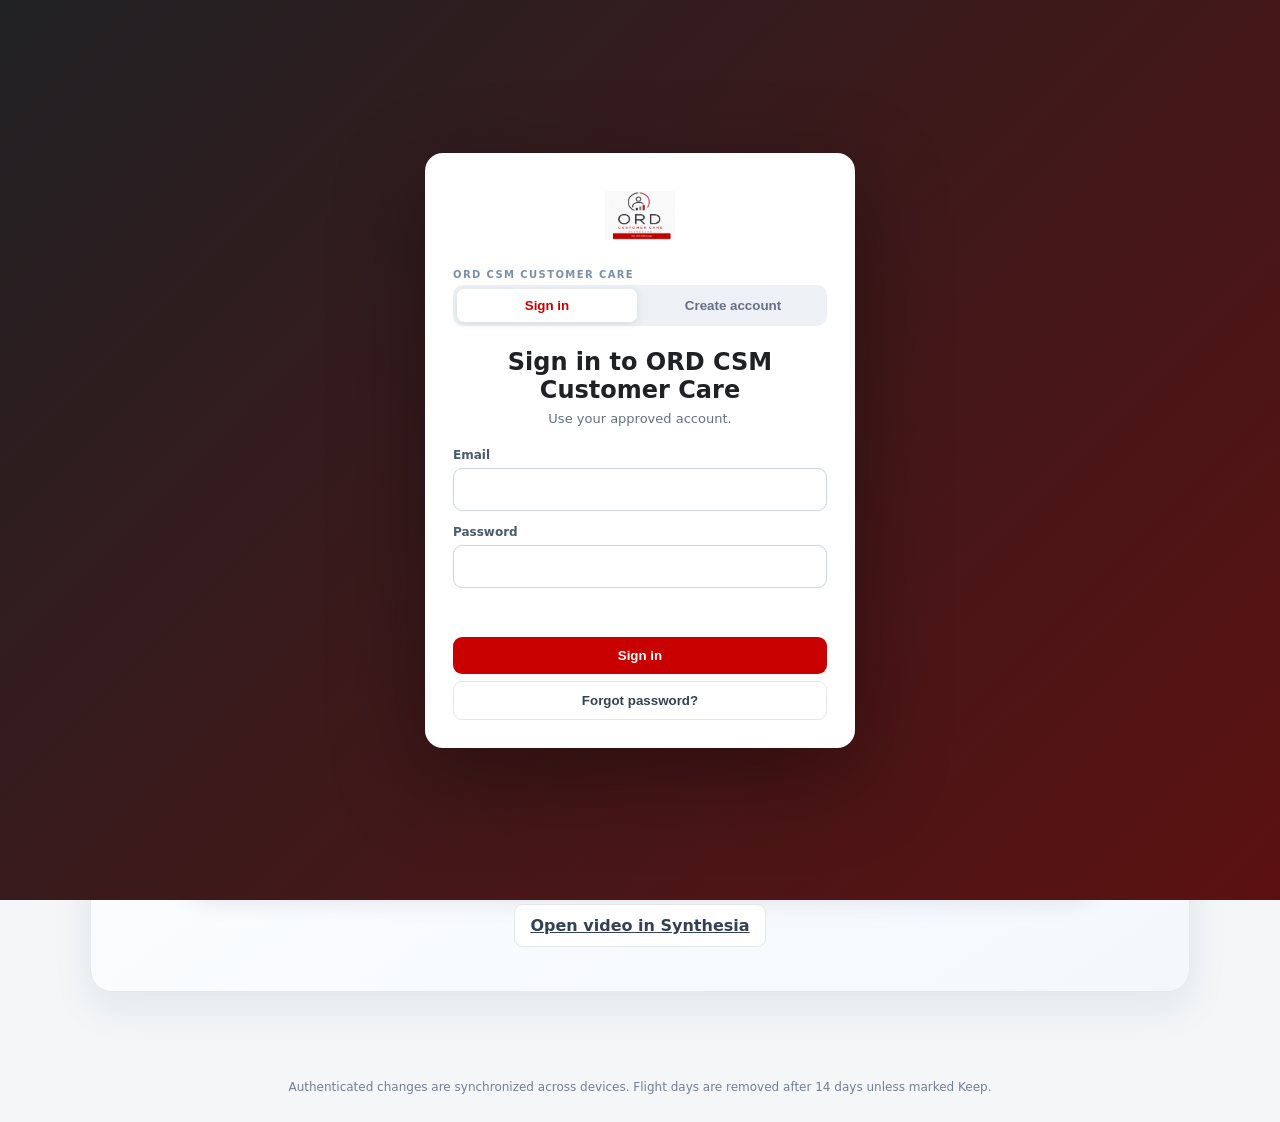
==== commit 61f09de0: "Add files via upload" ====
--- a/index.html
+++ b/index.html
@@ -26,9 +26,10 @@
 
   <main class="container">
     <nav class="tabs" id="sectionTabs" aria-label="Workspace sections">
-      <button class="tab active" data-view="mainDashboard">Combined Summary</button>
+      <button class="tab active" data-view="welcome">Welcome</button><button class="tab" data-view="mainDashboard">Combined Summary</button>
     </nav>
-    <section id="mainDashboard" class="view active"></section>
+    <section id="welcome" class="view active"></section>
+    <section id="mainDashboard" class="view"></section>
     <section id="dashboard" class="view"></section>
     <section id="calendar" class="view"></section>
     <section id="flightWorkspace" class="view"></section>
--- a/css/integrated.css
+++ b/css/integrated.css
@@ -20,3 +20,7 @@
 .auth-gate{background:linear-gradient(135deg,#202124,#5c1111)}.auth-mode.active{color:var(--red)}
 @media(max-width:900px){.site-header{align-items:flex-start;flex-direction:column}.header-controls{justify-content:flex-start;width:100%}.summary-grid{grid-template-columns:1fr}.group-grid{grid-template-columns:repeat(2,1fr)}.section-heading{align-items:flex-start;flex-direction:column}.sync-status{order:0;width:auto;text-align:left}}
 @media(max-width:600px){.container{padding-left:10px;padding-right:10px}.area-picker{width:100%;align-items:flex-start;flex-direction:column}.area-picker select{width:100%}.header-controls .btn{flex:1}.group-grid{grid-template-columns:1fr}.bar-row{grid-template-columns:105px 1fr 30px}.stats{align-items:flex-start;flex-direction:column}.section-actions{width:100%}.section-actions .btn,.section-actions label{flex:1;text-align:center}}
+
+
+.welcome-panel{max-width:1100px;margin:12px auto 28px;padding:clamp(22px,4vw,44px);border:1px solid var(--line,#dbe3ef);border-radius:22px;background:linear-gradient(145deg,#fff 0%,#f4f8fc 100%);box-shadow:0 16px 40px rgba(20,45,80,.08)}
+.welcome-copy{text-align:center;margin:0 auto 24px;max-width:700px}.welcome-copy h2{margin:8px 0 10px;font-size:clamp(1.8rem,4vw,2.6rem)}.welcome-copy p{margin:0;color:var(--muted,#617089);font-size:1.05rem}.welcome-video{width:min(100%,900px);margin:0 auto;aspect-ratio:16/9;overflow:hidden;border-radius:16px;background:#101827;box-shadow:0 10px 28px rgba(15,30,55,.15)}.welcome-video iframe{display:block;width:100%;height:100%;border:0}.welcome-link{display:flex;width:max-content;margin:18px auto 0}
